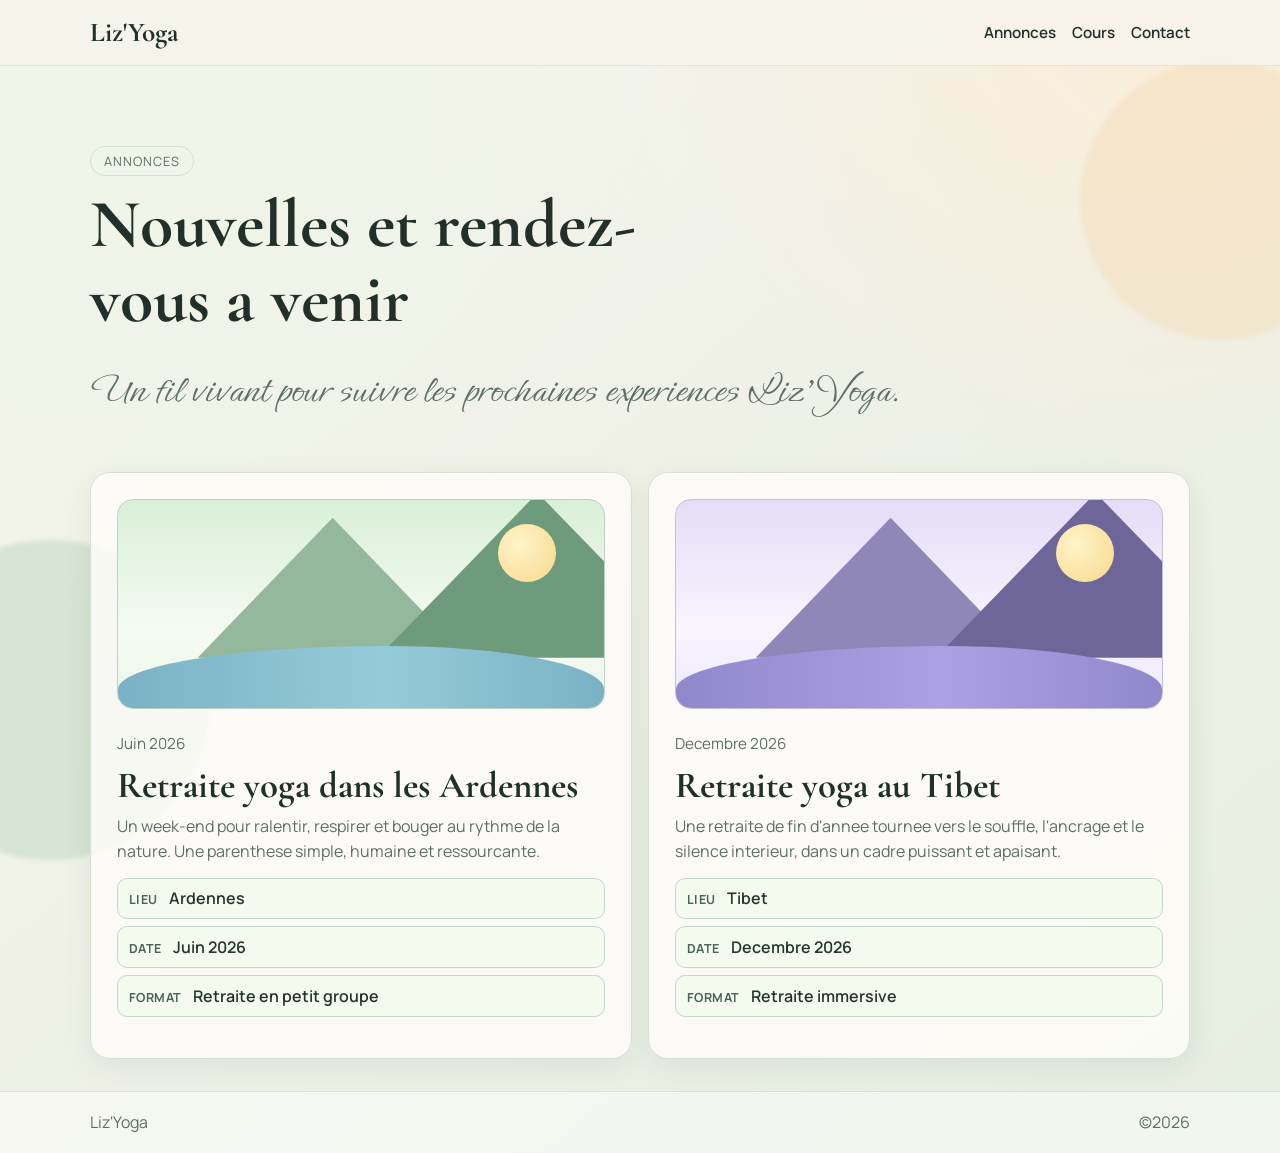
==== announcements.html @ cec83486 "Oui" ====
<!DOCTYPE html>
<html lang="fr">
  <head>
    <meta charset="UTF-8" />
    <meta name="viewport" content="width=device-width, initial-scale=1.0" />
    <title>Liz'Yoga | Annonces</title>
    <link rel="stylesheet" href="styles.css" />
  </head>
  <body>
    <header class="site-header">
      <div class="container nav-wrap">
        <a class="brand" href="index.html">Liz'Yoga</a>
        <button
          class="nav-toggle"
          id="navToggle"
          type="button"
          aria-label="Ouvrir le menu"
          aria-controls="siteNav"
          aria-expanded="false"
        >
          <span class="icon-menu" aria-hidden="true"></span>
        </button>
        <nav class="site-nav" id="siteNav" aria-label="Navigation principale">
          <button class="nav-close" id="navClose" type="button" aria-label="Fermer le menu">
            <span class="icon-close" aria-hidden="true"></span>
          </button>
          <a href="announcements.html">Annonces</a>
          <a href="coaching.html">Cours</a>
          <a href="contact.html">Contact</a>
        </nav>
      </div>
    </header>
    <div class="nav-overlay" id="navOverlay"></div>

    <main>
      <section class="hero container animate-rise">
        <p class="kicker">Annonces</p>
        <h1>Nouvelles et rendez-vous a venir</h1>
        <p class="lead">Un fil vivant pour suivre les prochaines experiences Liz'Yoga.</p>
      </section>

      <section class="container section section-annonces animate-rise">
        <div class="announcement-grid announcement-grid-double">
          <article class="info-card info-card-wide retreat-card">
            <div class="retreat-illustration" aria-hidden="true">
              <span class="mountain mountain-back"></span>
              <span class="mountain mountain-front"></span>
              <span class="sun"></span>
              <span class="river"></span>
            </div>
            <p class="meta">Juin 2026</p>
            <h3>Retraite yoga dans les Ardennes</h3>
            <p>
              Un week-end pour ralentir, respirer et bouger au rythme de la nature.
              Une parenthese simple, humaine et ressourcante.
            </p>
            <dl class="info-list" aria-label="Informations retraite Ardennes">
              <div class="info-item">
                <dt>Lieu</dt>
                <dd>Ardennes</dd>
              </div>
              <div class="info-item">
                <dt>Date</dt>
                <dd>Juin 2026</dd>
              </div>
              <div class="info-item">
                <dt>Format</dt>
                <dd>Retraite en petit groupe</dd>
              </div>
            </dl>
          </article>

          <article class="info-card info-card-wide retreat-card">
            <div class="retreat-illustration retreat-illustration-tibet" aria-hidden="true">
              <span class="mountain mountain-back"></span>
              <span class="mountain mountain-front"></span>
              <span class="sun"></span>
              <span class="river"></span>
            </div>
            <p class="meta">Decembre 2026</p>
            <h3>Retraite yoga au Tibet</h3>
            <p>
              Une retraite de fin d'annee tournee vers le souffle, l'ancrage et le
              silence interieur, dans un cadre puissant et apaisant.
            </p>
            <dl class="info-list" aria-label="Informations retraite Tibet">
              <div class="info-item">
                <dt>Lieu</dt>
                <dd>Tibet</dd>
              </div>
              <div class="info-item">
                <dt>Date</dt>
                <dd>Decembre 2026</dd>
              </div>
              <div class="info-item">
                <dt>Format</dt>
                <dd>Retraite immersive</dd>
              </div>
            </dl>
          </article>
        </div>
      </section>
    </main>

    <footer class="site-footer">
      <div class="container footer-wrap">
        <p>Liz'Yoga</p>
        <p>©<span id="year"></span></p>
      </div>
    </footer>

    <script src="script.js" defer></script>
  </body>
</html>
---- styles.css ----
@import url("https://fonts.googleapis.com/css2?family=Cormorant+Garamond:wght@500;600;700&family=Ephesis&family=Manrope:wght@400;500;600;700&display=swap");

:root {
  --bg-cream: #f7f4ec;
  --bg-sage: #e6eee1;
  --card: #fffdfa;
  --text: #21312a;
  --muted: #5e6f66;
  --accent: #3f745e;
  --accent-hover: #2f5f4d;
  --line: #d7ded2;
}

* {
  box-sizing: border-box;
}

body {
  margin: 0;
  min-height: 100vh;
  display: flex;
  flex-direction: column;
  font-family: "Manrope", sans-serif;
  color: var(--text);
  background: radial-gradient(circle at 10% 10%, #eef5e7, transparent 35%),
    radial-gradient(circle at 90% 0%, #fbeeda, transparent 30%),
    linear-gradient(140deg, var(--bg-cream), var(--bg-sage));
}

main {
  flex: 1;
  padding-bottom: 2rem;
}

body::before,
body::after {
  content: "";
  position: fixed;
  z-index: -1;
  border-radius: 50%;
  filter: blur(2px);
}

body::before {
  width: 280px;
  height: 280px;
  top: 60px;
  right: -80px;
  background: rgba(243, 211, 170, 0.35);
}

body::after {
  width: 320px;
  height: 320px;
  left: -110px;
  bottom: 40px;
  background: rgba(166, 203, 174, 0.35);
}

.container {
  width: min(1100px, 92vw);
  margin: 0 auto;
}

.site-header {
  position: sticky;
  top: 0;
  z-index: 60;
  backdrop-filter: blur(8px);
  background: rgba(247, 244, 236, 0.8);
  border-bottom: 1px solid rgba(33, 49, 42, 0.08);
}

.nav-wrap {
  display: flex;
  align-items: center;
  justify-content: space-between;
  padding: 1rem 0;
}

.brand {
  font-family: "Cormorant Garamond", serif;
  font-size: 1.7rem;
  font-weight: 700;
  color: var(--text);
  text-decoration: none;
}

.site-nav {
  display: flex;
  gap: 1rem;
}

.nav-toggle {
  display: none;
  border: 1px solid var(--line);
  background: rgba(255, 255, 255, 0.9);
  color: var(--text);
  border-radius: 12px;
  width: 44px;
  height: 44px;
  padding: 0;
  font: inherit;
  font-weight: 700;
  cursor: pointer;
}

.icon-menu {
  position: relative;
  display: inline-block;
  width: 18px;
  height: 2px;
  background: currentColor;
  border-radius: 999px;
}

.icon-menu::before,
.icon-menu::after {
  content: "";
  position: absolute;
  left: 0;
  width: 18px;
  height: 2px;
  background: currentColor;
  border-radius: 999px;
}

.icon-menu::before {
  top: -6px;
}

.icon-menu::after {
  top: 6px;
}

.nav-overlay {
  position: fixed;
  inset: 0;
  background: rgba(16, 28, 22, 0.4);
  opacity: 0;
  pointer-events: none;
  transition: opacity 0.22s ease;
  z-index: 50;
}

.nav-close {
  display: none;
}

.site-nav a {
  text-decoration: none;
  color: var(--text);
  font-size: 0.95rem;
  font-weight: 600;
}

.site-nav a:hover,
.site-nav a:focus-visible {
  color: var(--accent);
}

.hero {
  padding: 5rem 0 2rem;
}

.kicker {
  display: inline-block;
  margin: 0 0 0.8rem;
  padding: 0.3rem 0.8rem;
  border: 1px solid var(--line);
  border-radius: 999px;
  color: var(--muted);
  font-size: 0.8rem;
  letter-spacing: 0.08em;
  text-transform: uppercase;
}

h1,
h2,
h3 {
  margin: 0;
  font-family: "Cormorant Garamond", serif;
  line-height: 1.1;
}

h1 {
  max-width: 18ch;
  font-size: clamp(2.25rem, 5.5vw, 4.25rem);
}

.lead {
  max-width: 56ch;
  margin: 1rem 0 0;
  color: var(--muted);
  line-height: 1.7;
  font-family: "Ephesis", cursive;
  font-size: clamp(1.9rem, 3.4vw, 2.7rem);
}

.hero-actions {
  display: flex;
  flex-wrap: wrap;
  gap: 0.8rem;
  margin-top: 1.5rem;
}

.button {
  border: 0;
  display: inline-flex;
  align-items: center;
  justify-content: center;
  padding: 0.8rem 1.1rem;
  border-radius: 12px;
  background: var(--accent);
  color: #ffffff;
  text-decoration: none;
  cursor: pointer;
  font-weight: 600;
  transition: transform 0.18s ease, background 0.18s ease;
}

.button:hover,
.button:focus-visible {
  background: var(--accent-hover);
  transform: translateY(-1px);
}

.button-ghost {
  border: 1px solid var(--line);
  color: var(--text);
  background: rgba(255, 255, 255, 0.55);
}

.button-ghost:hover,
.button-ghost:focus-visible {
  background: rgba(255, 255, 255, 0.85);
}

.section {
  margin-top: 1.4rem;
}

.info-card,
.offer-card,
.contact-card {
  border: 1px solid var(--line);
  border-radius: 20px;
  background: rgba(255, 253, 250, 0.8);
  box-shadow: 0 8px 30px rgba(39, 58, 45, 0.08);
}

.section-head {
  display: flex;
  flex-wrap: wrap;
  align-items: baseline;
  justify-content: space-between;
  gap: 0.8rem;
  margin: 0 0 1rem;
}

.section-head h2 {
  font-size: clamp(1.7rem, 4vw, 2.4rem);
}

.section-note,
.meta {
  margin: 0;
  color: var(--muted);
  font-size: 0.95rem;
}

.announcement-grid,
.offer-grid {
  display: grid;
  grid-template-columns: repeat(3, minmax(0, 1fr));
  gap: 1rem;
}

.info-card,
.offer-card {
  padding: 1.3rem;
}

.info-card h3,
.offer-card h3 {
  margin-top: 0.6rem;
  font-size: clamp(1.5rem, 2.5vw, 1.9rem);
}

.info-card p {
  margin: 0.45rem 0 0;
  color: var(--muted);
  line-height: 1.6;
}

.section-annonces {
  margin-top: 0.8rem;
}

.info-card-wide {
  width: 100%;
  padding: 1.6rem;
}

.announcement-grid-double {
  grid-template-columns: repeat(2, minmax(0, 1fr));
  align-items: stretch;
}

.retreat-card h3 {
  font-size: clamp(1.8rem, 3vw, 2.3rem);
}

.retreat-card {
  display: flex;
  flex-direction: column;
}

.retreat-illustration {
  position: relative;
  height: 210px;
  margin-bottom: 1rem;
  border-radius: 16px;
  overflow: hidden;
  border: 1px solid #bfd0c4;
  background: linear-gradient(180deg, #d9efd7 0%, #f5fbf2 65%, #ecf4e8 100%);
}

.retreat-illustration-tibet {
  border-color: #c6bfd8;
  background: linear-gradient(180deg, #e4ddf6 0%, #f8f4ff 62%, #eee8fb 100%);
}

.retreat-illustration-tibet .mountain-back {
  background: #8f87b8;
}

.retreat-illustration-tibet .mountain-front {
  background: #6e6699;
}

.retreat-illustration-tibet .river {
  background: linear-gradient(90deg, #9188cc 0%, #aba0e1 55%, #9188cc 100%);
}

.sun {
  position: absolute;
  top: 24px;
  right: 48px;
  width: 58px;
  height: 58px;
  border-radius: 50%;
  background: radial-gradient(circle at 35% 35%, #fff4c8, #f7d88c);
}

.mountain {
  position: absolute;
  bottom: 50px;
  clip-path: polygon(50% 0%, 0% 100%, 100% 100%);
}

.mountain-back {
  left: 80px;
  width: 270px;
  height: 140px;
  background: #93b89c;
}

.mountain-front {
  left: 260px;
  width: 320px;
  height: 165px;
  background: #6f9b7d;
}

.river {
  position: absolute;
  left: 0;
  right: 0;
  bottom: 0;
  height: 62px;
  background: linear-gradient(90deg, #7ab2c5 0%, #95cad8 55%, #7ab2c5 100%);
  border-top-left-radius: 55% 70%;
  border-top-right-radius: 45% 70%;
}

.price {
  margin: 0.55rem 0;
  color: var(--accent);
  font-weight: 700;
}

.info-list {
  margin: 0.8rem 0 1rem;
  padding: 0;
  display: grid;
  gap: 0.45rem;
}

.info-item {
  margin: 0;
  padding: 0.55rem 0.7rem;
  border: 1px solid #c7d6ca;
  border-radius: 10px;
  background: #f4faee;
  display: grid;
  grid-template-columns: auto 1fr;
  gap: 0.45rem 0.7rem;
  align-items: baseline;
}

.info-item dt {
  margin: 0;
  font-size: 0.78rem;
  letter-spacing: 0.04em;
  text-transform: uppercase;
  color: #4a6458;
  font-weight: 700;
}

.info-item dd {
  margin: 0;
  color: #24352d;
  font-weight: 600;
}

.offer-card ul {
  margin: 0;
  padding-left: 1.05rem;
  color: var(--muted);
  line-height: 1.55;
}

.course-cta-wrap {
  margin: 1rem 0 0;
}

.featured-offer {
  position: relative;
  border-color: #b9ccbf;
  background: linear-gradient(145deg, rgba(239, 247, 232, 0.85), rgba(255, 253, 250, 0.92));
}

.badge {
  display: inline-block;
  margin: 0 0 0.3rem;
  padding: 0.18rem 0.6rem;
  font-size: 0.72rem;
  letter-spacing: 0.05em;
  text-transform: uppercase;
  color: var(--accent);
  border: 1px solid #bfd3c6;
  border-radius: 999px;
  background: #f4faee;
}

.contact-card {
  padding: 1.4rem;
}

.contact-card h2 {
  font-size: clamp(1.8rem, 4vw, 2.5rem);
}

.contact-card p {
  margin: 0.7rem 0 1rem;
  color: var(--muted);
}

.contact-form {
  display: grid;
  gap: 0.45rem;
}

.form-section {
  margin: 0 0 0.5rem;
  border: 0;
  padding: 0;
}

.form-section legend {
  margin-bottom: 0.45rem;
  font-weight: 700;
  font-size: 0.95rem;
}

.request-options {
  display: grid;
  grid-template-columns: repeat(2, minmax(0, 1fr));
  gap: 0.6rem;
}

.request-option {
  border: 1px solid #c7d6ca;
  background: #f6fbf3;
  border-radius: 12px;
  padding: 0.65rem 0.75rem;
  display: flex;
  align-items: center;
  gap: 0.5rem;
  font-weight: 600;
  color: #2c4237;
  cursor: pointer;
}

.request-option:has(input:checked) {
  border-color: #8db49c;
  background: #e8f5e6;
  box-shadow: 0 0 0 2px rgba(102, 150, 120, 0.12);
}

.request-option input {
  margin: 0;
}

.contact-form label {
  margin-top: 0.4rem;
  font-weight: 600;
  font-size: 0.95rem;
}

.contact-form input,
.contact-form select,
.contact-form textarea {
  border: 1px solid var(--line);
  border-radius: 12px;
  padding: 0.72rem 0.85rem;
  font: inherit;
}

.course-hint {
  margin: 0.1rem 0 0.4rem;
  color: var(--muted);
  font-size: 0.9rem;
}

.contact-form .button[type="submit"] {
  margin-top: 0.35rem;
  font-size: 1.05rem;
  font-weight: 700;
  padding: 0.9rem 1.2rem;
}

.captcha-wrap {
  margin-top: 0.5rem;
  border: 1px dashed #bfd0c4;
  border-radius: 14px;
  padding: 0.8rem;
  background: rgba(240, 248, 236, 0.6);
}

.captcha-question {
  margin: 0;
  color: var(--text);
  font-weight: 600;
}

.captcha-row {
  display: flex;
  flex-wrap: wrap;
  gap: 0.6rem;
  margin-top: 0.55rem;
}

.captcha-row input {
  width: 120px;
}

.form-message {
  min-height: 1.4rem;
  margin: 0.55rem 0 0;
  font-weight: 600;
}

.form-message.error {
  color: #a53030;
}

.form-message.success {
  color: var(--accent);
}

.site-footer {
  border-top: 1px solid rgba(33, 49, 42, 0.11);
  background: rgba(255, 255, 255, 0.45);
}

.footer-wrap {
  display: flex;
  justify-content: space-between;
  align-items: center;
  gap: 1rem;
  padding: 1.2rem 0;
}

.footer-wrap p {
  margin: 0;
  color: var(--muted);
}

.animate-rise {
  animation: rise 0.75s ease both;
}

.animate-rise:nth-of-type(2) {
  animation-delay: 0.1s;
}

.animate-rise:nth-of-type(3) {
  animation-delay: 0.2s;
}

@keyframes rise {
  from {
    opacity: 0;
    transform: translateY(18px);
  }
  to {
    opacity: 1;
    transform: translateY(0);
  }
}

@media (max-width: 900px) {
  .announcement-grid,
  .offer-grid {
    grid-template-columns: repeat(2, minmax(0, 1fr));
  }

  .announcement-grid-double {
    grid-template-columns: 1fr;
  }

  .retreat-illustration {
    height: 190px;
  }

  .mountain-back {
    left: 35px;
    width: 220px;
    height: 115px;
  }

  .mountain-front {
    left: 190px;
    width: 250px;
    height: 130px;
  }
}

@media (max-width: 640px) {
  .nav-toggle {
    display: inline-flex;
    align-items: center;
    justify-content: center;
    z-index: 40;
  }

  .site-nav {
    position: fixed;
    top: 0;
    right: 0;
    width: min(82vw, 320px);
    height: 100dvh;
    display: flex;
    flex-direction: column;
    gap: 0.5rem;
    padding: 5.2rem 1rem 1rem;
    background: rgba(255, 253, 249, 0.98);
    border-left: 1px solid var(--line);
    box-shadow: -14px 0 30px rgba(18, 31, 25, 0.18);
    transform: translateX(101%);
    transition: transform 0.24s ease;
    z-index: 70;
  }

  .nav-close {
    display: inline-flex;
    align-items: center;
    justify-content: center;
    align-self: flex-end;
    border: 1px solid var(--line);
    background: #ffffff;
    color: var(--text);
    border-radius: 11px;
    width: 42px;
    height: 42px;
    padding: 0;
    font: inherit;
    font-weight: 700;
    margin-bottom: 0.4rem;
    cursor: pointer;
  }

  .icon-close {
    position: relative;
    display: inline-block;
    width: 16px;
    height: 16px;
  }

  .icon-close::before,
  .icon-close::after {
    content: "";
    position: absolute;
    left: 7px;
    top: 0;
    width: 2px;
    height: 16px;
    background: currentColor;
    border-radius: 999px;
  }

  .icon-close::before {
    transform: rotate(45deg);
  }

  .icon-close::after {
    transform: rotate(-45deg);
  }

  .site-nav a {
    width: 100%;
    display: block;
    padding: 0.7rem 0.4rem;
    border-bottom: 1px solid rgba(33, 49, 42, 0.08);
  }

  body.nav-open {
    overflow: hidden;
  }

  body.nav-open .site-nav {
    transform: translateX(0);
  }

  body.nav-open .nav-overlay {
    opacity: 1;
    pointer-events: auto;
  }

  .hero {
    padding-top: 3.7rem;
  }

  .announcement-grid,
  .offer-grid {
    grid-template-columns: 1fr;
  }

  .request-options {
    grid-template-columns: 1fr;
  }

  .retreat-illustration {
    height: 170px;
  }

  .sun {
    right: 24px;
    width: 46px;
    height: 46px;
  }

  .mountain-back {
    left: 10px;
    width: 170px;
    height: 95px;
  }

  .mountain-front {
    left: 120px;
    width: 190px;
    height: 110px;
  }

  .footer-wrap {
    flex-direction: column;
    align-items: flex-start;
  }
}
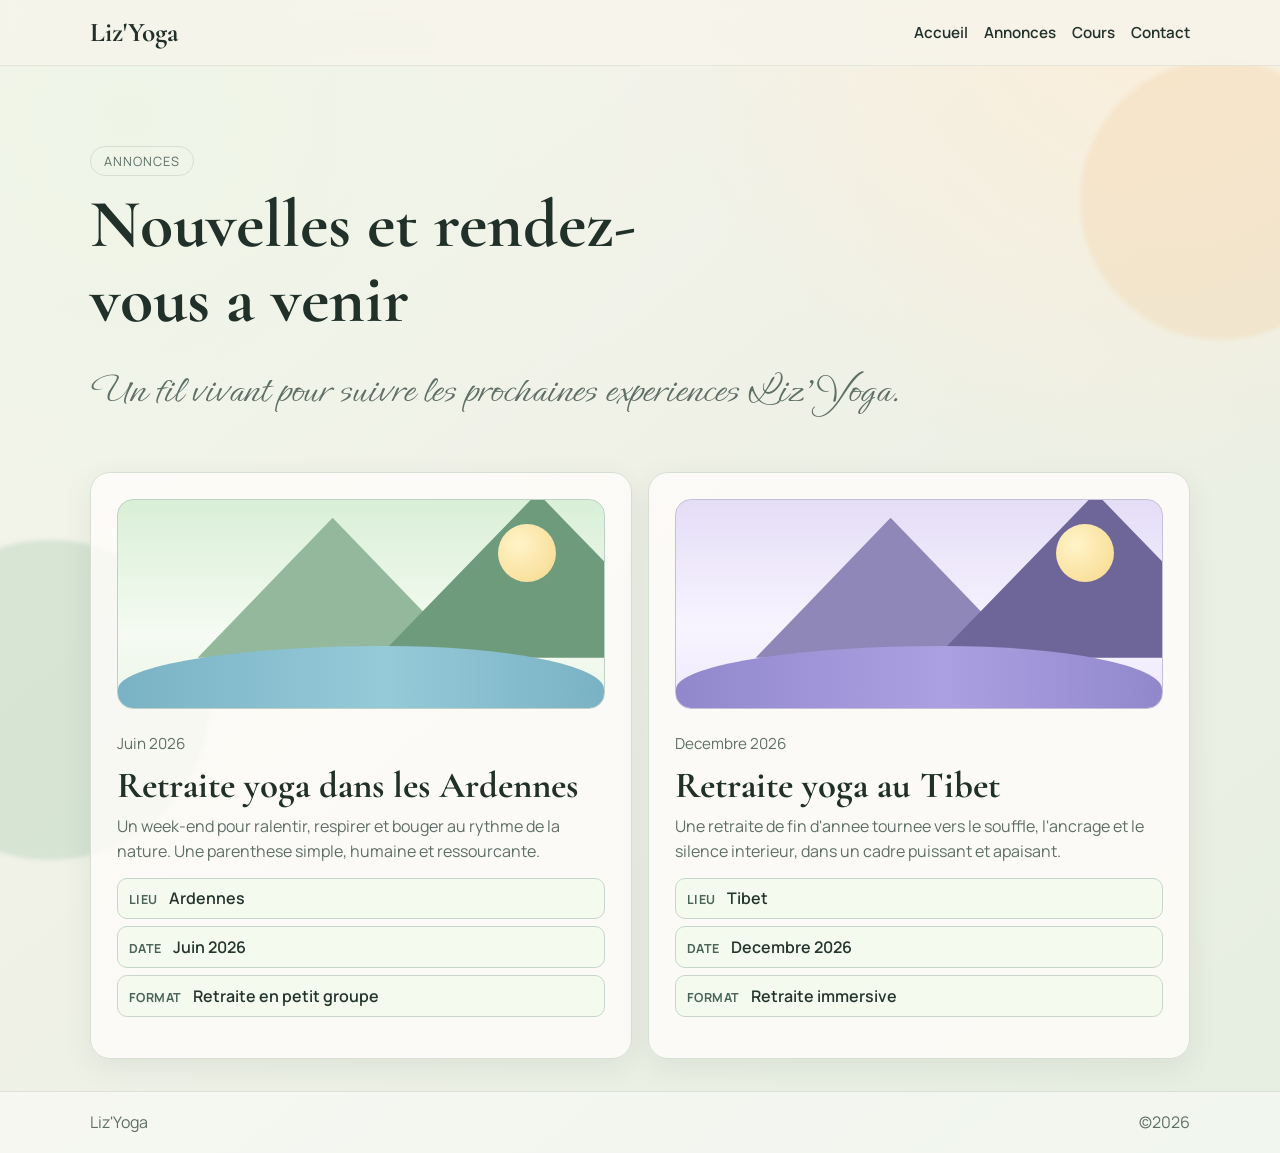
==== commit edc1c54f: "Oui" ====
--- a/announcements.html
+++ b/announcements.html
@@ -2,7 +2,7 @@
 <html lang="fr">
   <head>
     <meta charset="UTF-8" />
-    <meta name="viewport" content="width=device-width, initial-scale=1.0" />
+    <meta name="viewport" content="width=device-width, initial-scale=1.0, maximum-scale=1.0, user-scalable=no" />
     <title>Liz'Yoga | Annonces</title>
     <link rel="stylesheet" href="styles.css" />
   </head>
@@ -24,6 +24,7 @@
           <button class="nav-close" id="navClose" type="button" aria-label="Fermer le menu">
             <span class="icon-close" aria-hidden="true"></span>
           </button>
+          <a href="index.html">Accueil</a>
           <a href="announcements.html">Annonces</a>
           <a href="coaching.html">Cours</a>
           <a href="contact.html">Contact</a>
--- a/styles.css
+++ b/styles.css
@@ -16,7 +16,9 @@
 }
 
 body {
-  margin: 0;
+  overflow-x: hidden;
+  margin: 0;
+  max-width: 100vw;
   min-height: 100vh;
   display: flex;
   flex-direction: column;
@@ -66,9 +68,15 @@
   position: sticky;
   top: 0;
   z-index: 60;
-  backdrop-filter: blur(8px);
   background: rgba(247, 244, 236, 0.8);
   border-bottom: 1px solid rgba(33, 49, 42, 0.08);
+}
+
+@media (min-width: 641px) {
+  .site-header {
+    backdrop-filter: blur(8px);
+    -webkit-backdrop-filter: blur(8px);
+  }
 }
 
 .nav-wrap {
@@ -661,7 +669,8 @@
     top: 0;
     right: 0;
     width: min(82vw, 320px);
-    height: 100dvh;
+    height: var(--nav-viewport-height, 100vh);
+    max-height: var(--nav-viewport-height, 100vh);
     display: flex;
     flex-direction: column;
     gap: 0.5rem;
@@ -669,8 +678,13 @@
     background: rgba(255, 253, 249, 0.98);
     border-left: 1px solid var(--line);
     box-shadow: -14px 0 30px rgba(18, 31, 25, 0.18);
-    transform: translateX(101%);
-    transition: transform 0.24s ease;
+    overflow-y: auto;
+    -webkit-overflow-scrolling: touch;
+    overscroll-behavior: contain;
+    transform: translateX(100%);
+    opacity: 0;
+    pointer-events: none;
+    transition: transform 0.24s ease, opacity 0.2s ease;
     z-index: 70;
   }
 
@@ -726,12 +740,23 @@
     border-bottom: 1px solid rgba(33, 49, 42, 0.08);
   }
 
+  html.nav-open,
   body.nav-open {
     overflow: hidden;
+    overscroll-behavior: none;
   }
 
   body.nav-open .site-nav {
     transform: translateX(0);
+    opacity: 1;
+    pointer-events: auto;
+  }
+
+  body.nav-open .site-header {
+    position: fixed;
+    top: 0;
+    left: 0;
+    right: 0;
   }
 
   body.nav-open .nav-overlay {
